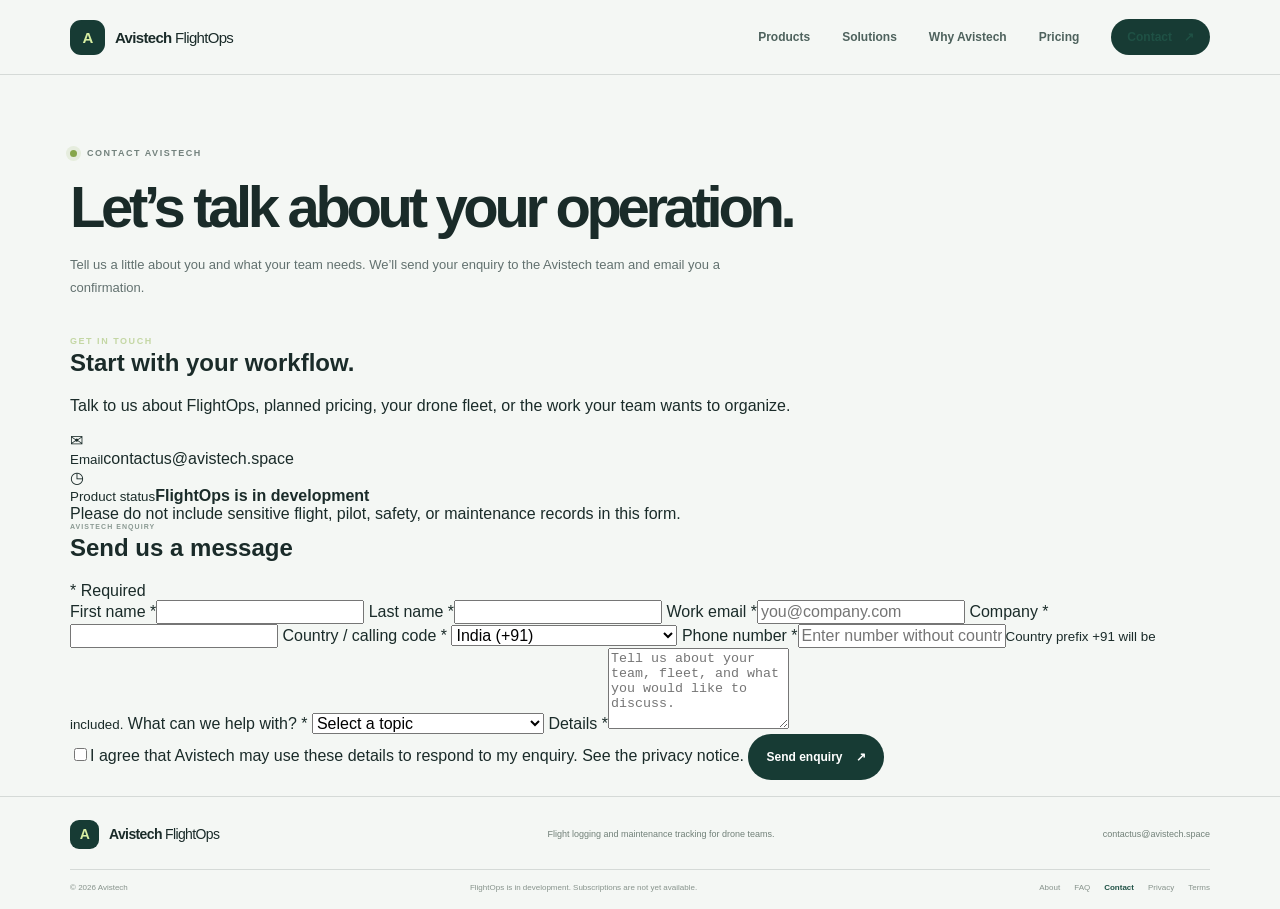
==== contact.html @ 7044e055 "Create contact.html" ====
<!doctype html>
<html lang="en">
  <head>
    <meta charset="utf-8">
    <meta name="viewport" content="width=device-width, initial-scale=1">
    <meta name="description" content="Contact Avistech about FlightOps, planned pricing, commercial drone operations, and flight school workflows.">
    <title>Contact Avistech — FlightOps</title>
    <link rel="stylesheet" href="styles.css">
    <script src="script.js" defer></script>
  </head>
  <body>
    <a class="skip-link" href="#main">Skip to content</a>
    <header class="site-header"><nav class="nav shell" aria-label="Main navigation">
      <a class="brand" href="index.html"><span class="brand-mark" aria-hidden="true">A</span><span>Avistech <b>FlightOps</b></span></a>
      <button class="menu-toggle" type="button" aria-expanded="false" aria-controls="nav-links"><span class="sr-only">Open navigation</span><svg class="menu-open-icon" viewBox="0 0 24 24" fill="none" aria-hidden="true"><path d="M4 7h16M4 12h16M4 17h16" stroke="currentColor" stroke-width="1.8" stroke-linecap="round"/></svg><svg class="menu-close-icon" viewBox="0 0 24 24" fill="none" aria-hidden="true"><path d="m6 6 12 12M18 6 6 18" stroke="currentColor" stroke-width="1.8" stroke-linecap="round"/></svg></button>
      <div class="nav-links" id="nav-links"><a href="products.html">Products</a><a href="solutions.html">Solutions</a><a href="why-avistech.html">Why Avistech</a><a href="pricing.html">Pricing</a><a class="nav-cta" href="contact.html" aria-current="page">Contact <span aria-hidden="true">↗</span></a></div>
    </nav></header>
    <main id="main">
      <section class="page-hero shell"><p class="eyebrow"><span class="status-dot" aria-hidden="true"></span> Contact Avistech</p><h1>Let’s talk about your operation.</h1><p>Tell us a little about you and what your team needs. We’ll send your enquiry to the Avistech team and email you a confirmation.</p></section>
      <section class="contact-layout shell">
        <aside class="contact-aside">
          <p class="eyebrow eyebrow-light">Get in touch</p><h2>Start with your workflow.</h2>
          <p>Talk to us about FlightOps, planned pricing, your drone fleet, or the work your team wants to organize.</p>
          <div class="contact-detail"><span aria-hidden="true">✉</span><div><small>Email</small><a href="mailto:contactus@avistech.space">contactus@avistech.space</a></div></div>
          <div class="contact-detail"><span aria-hidden="true">◷</span><div><small>Product status</small><b>FlightOps is in development</b></div></div>
          <div class="contact-aside-note">Please do not include sensitive flight, pilot, safety, or maintenance records in this form.</div>
        </aside>
        <form class="contact-form" id="contact-form">
          <div class="contact-form-heading"><div><p class="micro-label">AVISTECH ENQUIRY</p><h2>Send us a message</h2></div><span class="required-note">* Required</span></div>
          <div class="contact-fields">
            <label>First name <span>*</span><input name="firstName" type="text" autocomplete="given-name" maxlength="80" required></label>
            <label>Last name <span>*</span><input name="lastName" type="text" autocomplete="family-name" maxlength="80" required></label>
            <label>Work email <span>*</span><input name="email" type="email" autocomplete="email" maxlength="254" placeholder="you@company.com" required></label>
            <label>Company <span>*</span><input name="company" type="text" autocomplete="organization" maxlength="120" required></label>
            <label>Country / calling code <span>*</span>
              <select name="country" id="country-code" autocomplete="country" required>
                <option value="US|+1" data-iso="US">United States (+1)</option>
                <option value="CA|+1" data-iso="CA">Canada (+1)</option>
                <option value="IN|+91" data-iso="IN" selected>India (+91)</option>
                <option value="GB|+44" data-iso="GB">United Kingdom (+44)</option>
                <option value="AU|+61" data-iso="AU">Australia (+61)</option>
                <option value="NZ|+64" data-iso="NZ">New Zealand (+64)</option>
                <option value="SG|+65" data-iso="SG">Singapore (+65)</option>
                <option value="AE|+971" data-iso="AE">United Arab Emirates (+971)</option>
                <option value="SA|+966" data-iso="SA">Saudi Arabia (+966)</option>
                <option value="ZA|+27" data-iso="ZA">South Africa (+27)</option>
                <option value="NG|+234" data-iso="NG">Nigeria (+234)</option>
                <option value="KE|+254" data-iso="KE">Kenya (+254)</option>
                <option value="EG|+20" data-iso="EG">Egypt (+20)</option>
                <option value="BR|+55" data-iso="BR">Brazil (+55)</option>
                <option value="MX|+52" data-iso="MX">Mexico (+52)</option>
                <option value="AR|+54" data-iso="AR">Argentina (+54)</option>
                <option value="CL|+56" data-iso="CL">Chile (+56)</option>
                <option value="CO|+57" data-iso="CO">Colombia (+57)</option>
                <option value="JP|+81" data-iso="JP">Japan (+81)</option>
                <option value="KR|+82" data-iso="KR">South Korea (+82)</option>
                <option value="CN|+86" data-iso="CN">China (+86)</option>
                <option value="HK|+852" data-iso="HK">Hong Kong (+852)</option>
                <option value="TW|+886" data-iso="TW">Taiwan (+886)</option>
                <option value="MY|+60" data-iso="MY">Malaysia (+60)</option>
                <option value="ID|+62" data-iso="ID">Indonesia (+62)</option>
                <option value="TH|+66" data-iso="TH">Thailand (+66)</option>
                <option value="PH|+63" data-iso="PH">Philippines (+63)</option>
                <option value="VN|+84" data-iso="VN">Vietnam (+84)</option>
                <option value="PK|+92" data-iso="PK">Pakistan (+92)</option>
                <option value="BD|+880" data-iso="BD">Bangladesh (+880)</option>
                <option value="LK|+94" data-iso="LK">Sri Lanka (+94)</option>
                <option value="NP|+977" data-iso="NP">Nepal (+977)</option>
                <option value="DE|+49" data-iso="DE">Germany (+49)</option>
                <option value="FR|+33" data-iso="FR">France (+33)</option>
                <option value="IT|+39" data-iso="IT">Italy (+39)</option>
                <option value="ES|+34" data-iso="ES">Spain (+34)</option>
                <option value="NL|+31" data-iso="NL">Netherlands (+31)</option>
                <option value="BE|+32" data-iso="BE">Belgium (+32)</option>
                <option value="CH|+41" data-iso="CH">Switzerland (+41)</option>
                <option value="AT|+43" data-iso="AT">Austria (+43)</option>
                <option value="SE|+46" data-iso="SE">Sweden (+46)</option>
                <option value="NO|+47" data-iso="NO">Norway (+47)</option>
                <option value="DK|+45" data-iso="DK">Denmark (+45)</option>
                <option value="FI|+358" data-iso="FI">Finland (+358)</option>
                <option value="IE|+353" data-iso="IE">Ireland (+353)</option>
                <option value="PT|+351" data-iso="PT">Portugal (+351)</option>
                <option value="PL|+48" data-iso="PL">Poland (+48)</option>
                <option value="TR|+90" data-iso="TR">Türkiye (+90)</option>
                <option value="IL|+972" data-iso="IL">Israel (+972)</option>
                <option value="OTHER|">Other / not listed</option>
              </select>
            </label>
            <label>Phone number <span>*</span><input name="phone" id="contact-phone" type="tel" autocomplete="tel-national" inputmode="tel" minlength="5" maxlength="24" placeholder="Enter number without country code" required><small class="field-hint" id="phone-prefix">Country prefix +91 will be included.</small></label>
            <label class="contact-topic">What can we help with? <span>*</span>
              <select name="topic" id="contact-topic" required>
                <option value="">Select a topic</option>
                <option>Product information</option>
                <option>Commercial drone operations</option>
                <option>Flight school workflows</option>
                <option>Fleet maintenance</option>
                <option>Starter plan enquiry</option>
                <option>Growth plan enquiry</option>
                <option>Enterprise plan enquiry</option>
                <option>Partnership</option>
                <option>Other</option>
              </select>
            </label>
            <label class="contact-message">Details <span>*</span><textarea name="details" rows="5" maxlength="3000" placeholder="Tell us about your team, fleet, and what you would like to discuss." required></textarea></label>
          </div>
          <label class="contact-consent"><input name="consent" type="checkbox" required><span>I agree that Avistech may use these details to respond to my enquiry. See the <a href="privacy.html">privacy notice</a>.</span></label>
          <label class="honeypot" aria-hidden="true">Leave this field empty<input name="website" tabindex="-1" autocomplete="off"></label>
          <button class="button button-dark contact-submit" type="submit">Send enquiry <span aria-hidden="true">↗</span></button>
          <p class="contact-status" id="contact-status" aria-live="polite"></p>
        </form>
      </section>
    </main>
    <footer class="site-footer"><div class="shell footer-main"><a class="brand brand-footer" href="index.html"><span class="brand-mark" aria-hidden="true">A</span><span>Avistech <b>FlightOps</b></span></a><p>Flight logging and maintenance tracking for drone teams.</p><a href="mailto:contactus@avistech.space">contactus@avistech.space</a></div><div class="shell footer-legal"><span>© <span data-current-year></span> Avistech</span><span>FlightOps is in development. Subscriptions are not yet available.</span><span><a href="about.html">About</a><a href="faq.html">FAQ</a><a href="contact.html" aria-current="page">Contact</a><a href="privacy.html">Privacy</a><a href="terms.html">Terms</a></span></div></footer>
  </body>
</html>
---- styles.css ----
:root {
  color-scheme: light;
  --ink: #1a2b29;
  --muted: #62716f;
  --paper: #f4f7f4;
  --white: #fff;
  --green: #1f5145;
  --green-dark: #173b34;
  --lime: #d7eea2;
  --line: rgba(26, 43, 41, .14);
  --body-font: "Avenir Next", Avenir, "Segoe UI", sans-serif;
  --display-font: "Avenir Next", Avenir, "Segoe UI", sans-serif;
}

* { box-sizing: border-box; }
html { scroll-behavior: smooth; }
body { margin: 0; color: var(--ink); background: var(--paper); font-family: var(--body-font); -webkit-font-smoothing: antialiased; }
a { color: inherit; text-decoration: none; }
button, input, select { font: inherit; }
button, a { -webkit-tap-highlight-color: transparent; }
.shell { width: min(1140px, calc(100% - 48px)); margin-inline: auto; }
.sr-only, .skip-link:not(:focus) { position: absolute; width: 1px; height: 1px; padding: 0; margin: -1px; overflow: hidden; clip: rect(0, 0, 0, 0); white-space: nowrap; border: 0; }
.skip-link:focus { position: fixed; z-index: 100; top: 12px; left: 12px; padding: 12px 16px; background: var(--white); border-radius: 8px; }

.site-header { position: sticky; z-index: 20; top: 0; border-bottom: 1px solid var(--line); background: rgba(244, 247, 244, .95); backdrop-filter: blur(16px); }
.nav { min-height: 74px; display: flex; align-items: center; justify-content: space-between; }
.brand { display: inline-flex; align-items: center; gap: 10px; font-size: 15px; font-weight: 800; letter-spacing: -.045em; }
.brand b { font-weight: 500; }
.brand-mark { width: 35px; height: 35px; display: grid; flex: 0 0 auto; place-items: center; color: var(--lime); background: var(--green-dark); border-radius: 11px; }
.brand-mark svg { width: 22px; height: 22px; }
.nav-links { display: flex; align-items: center; gap: 32px; color: #4e625d; font-size: 12px; font-weight: 650; }
.nav-links > a:not(.nav-cta):hover, .footer-main > a:last-child:hover, .footer-legal a:hover { color: #46713b; }
.nav-links > a[aria-current="page"] { color: var(--green); }
.nav-cta { display: inline-flex; align-items: center; gap: 12px; padding: 11px 16px; color: var(--white); background: var(--green-dark); border-radius: 99px; transition: transform .18s, background .18s; }
.nav-cta:hover, .button-dark:hover { transform: translateY(-2px); background: #2a6554; }
.menu-toggle { display: none; width: 42px; height: 42px; place-items: center; color: var(--ink); background: transparent; border: 1px solid var(--line); border-radius: 50%; }
.menu-toggle svg { width: 20px; height: 20px; }
.menu-close-icon { display: none; }

.hero { min-height: 637px; display: grid; grid-template-columns: .95fr 1.05fr; align-items: center; gap: 54px; padding-block: 72px 81px; }
.hero-copy { position: relative; z-index: 1; }
.eyebrow { margin: 0; color: #73827d; font-size: 9px; font-weight: 750; letter-spacing: .17em; line-height: 1.5; text-transform: uppercase; }
.hero .eyebrow, .page-hero .eyebrow { display: flex; align-items: center; gap: 10px; }
.status-dot { width: 7px; height: 7px; flex: 0 0 auto; border-radius: 50%; background: #86a64a; box-shadow: 0 0 0 4px rgba(134, 166, 74, .13); }
h1, h2, h3, p { margin-top: 0; }
h1, h2, h3 { font-family: var(--display-font); }
h1 { max-width: 600px; margin: 23px 0 19px; font-size: clamp(47px, 5.4vw, 70px); font-weight: 650; letter-spacing: -.075em; line-height: 1.035; }
h1 span { color: #698b67; }
.hero-description { max-width: 490px; margin-bottom: 12px; font-size: 16px; line-height: 1.72; }
.hero-detail { max-width: 490px; margin-bottom: 0; color: var(--muted); font-size: 13px; line-height: 1.75; }
.hero-actions { display: flex; flex-wrap: wrap; align-items: center; gap: 24px; margin-top: 27px; }
.button { min-height: 46px; display: inline-flex; align-items: center; justify-content: center; gap: 14px; padding: 0 18px; border: 0; border-radius: 99px; font-size: 12px; font-weight: 700; cursor: pointer; transition: transform .18s, background .18s; }
.button-dark { color: var(--white); background: var(--green-dark); }
.button-light { margin-top: 9px; color: var(--green-dark); background: var(--lime); }
.button-light:hover { transform: translateY(-2px); background: #e5f8bd; }
.button-outline { color: var(--green-dark); background: transparent; border: 1px solid var(--line); }
.button-outline:hover { background: #eef3ea; }
.text-link { display: inline-flex; align-items: center; gap: 8px; font-size: 12px; font-weight: 700; }
.text-link span { color: #638743; transition: transform .18s; }
.text-link:hover span { transform: translateX(3px); }
.hero-note { max-width: 390px; margin: 20px 0 0; color: #84918b; font-size: 10px; line-height: 1.65; }

.dashboard-preview { position: relative; min-height: 405px; display: grid; place-items: center; }
.dashboard-preview::before { position: absolute; width: 340px; height: 340px; content: ""; border-radius: 50%; background: radial-gradient(circle, rgba(215, 238, 162, .68), rgba(215, 238, 162, 0) 70%); }
.dashboard-card { position: relative; z-index: 1; width: min(100%, 474px); padding: 20px; border: 1px solid rgba(26, 43, 41, .12); border-radius: 17px; background: var(--white); box-shadow: 0 30px 70px -39px rgba(25, 52, 43, .38); transform: rotate(-1.5deg); }
.dashboard-top, .chart-heading { display: flex; align-items: center; justify-content: space-between; }
.dashboard-top { padding-bottom: 15px; border-bottom: 1px solid #edf0ed; }
.micro-label { display: block; margin-bottom: 4px; color: #8a9992; font-size: 7px; font-weight: 750; letter-spacing: .15em; }
.dashboard-top strong { font-size: 13px; }
.sample-badge, .sample-label { padding: 6px 8px; color: #667a60; background: #eff4e8; border-radius: 6px; font-size: 8px; font-weight: 650; }
.fleet-summary { display: grid; grid-template-columns: repeat(3, 1fr); margin-top: 14px; padding: 12px 0; border-bottom: 1px solid #edf0ed; }
.fleet-summary > div { padding-left: 12px; border-left: 1px solid #edf0ed; }
.fleet-summary > div:first-child { padding-left: 0; border: 0; }
.fleet-summary span, .fleet-summary strong { display: block; }
.fleet-summary span { color: #84918b; font-size: 8px; }
.fleet-summary strong { margin-top: 6px; font-size: 19px; letter-spacing: -.05em; }
.warning-text { color: #bd8042 !important; }
.chart-card { padding: 13px 12px 8px; margin-top: 12px; border: 1px solid #edf0ed; border-radius: 9px; }
.chart-heading strong { font-size: 9px; }
.chart-heading span { color: #8a9690; font-size: 7px; }
.chart { height: 93px; display: flex; align-items: end; gap: 7%; padding: 12px 7px 0; border-bottom: 1px solid #e9ede9; background: repeating-linear-gradient(to bottom, transparent 0, transparent 23px, #f0f3ef 24px); }
.chart span { flex: 1; height: var(--bar); max-width: 26px; border-radius: 4px 4px 0 0; background: linear-gradient(0deg, #90af78, #bdd89a); }
.chart span:nth-child(3n) { background: linear-gradient(0deg, #73966b, #a9c99a); }
.chart-labels { display: flex; justify-content: space-between; padding: 5px 2px 0; color: #97a29c; font-size: 7px; }
.maintenance-row { display: flex; align-items: center; gap: 10px; padding: 11px 0 6px; }
.maintenance-icon { width: 25px; height: 25px; display: grid; flex: 0 0 auto; place-items: center; color: #a46c32; background: #fbf0df; border-radius: 7px; font-size: 12px; font-weight: 800; }
.maintenance-row strong, .maintenance-row small { display: block; }
.maintenance-row strong { font-size: 9px; }
.maintenance-row small { margin-top: 3px; color: #87938c; font-size: 7px; }
.row-arrow { margin-left: auto; color: #86948c; font-size: 12px; }
.sample-caption { margin: 7px 0 0; color: #9aa49e; font-size: 7px; text-align: right; }
.orbit-mark { position: absolute; z-index: 2; display: grid; width: 72px; height: 72px; place-items: center; border: 1px solid rgba(26, 43, 41, .12); border-radius: 50%; color: #506d5b; background: rgba(255, 255, 255, .88); font-size: 7px; font-weight: 750; letter-spacing: .06em; }
.orbit-a { top: 38px; right: 7px; transform: rotate(10deg); }
.orbit-b { bottom: 28px; left: 1px; color: #8f7046; transform: rotate(-9deg); }

.trust-strip { background: #e9eee7; }
.trust-inner { min-height: 75px; display: flex; flex-wrap: wrap; align-items: center; justify-content: space-between; gap: 14px; }
.trust-inner span { color: #83918a; font-size: 10px; }
.trust-inner strong { font-size: 11px; font-weight: 650; }
.trust-inner i { width: 4px; height: 4px; border-radius: 50%; background: #97aa87; }
.section { padding-block: 96px; }
.section-heading { max-width: 650px; }
.section-heading h2, .workflow-section h2, .about-inner h2, .pricing-teaser h2, .early-access-layout h2, .preview-next h2 { margin: 14px 0 14px; font-size: clamp(31px, 4vw, 46px); font-weight: 650; letter-spacing: -.065em; line-height: 1.1; }
.section-heading > p:last-of-type { max-width: 590px; margin-bottom: 0; color: var(--muted); font-size: 13px; line-height: 1.8; }
.feature-grid { display: grid; grid-template-columns: repeat(3, 1fr); gap: 14px; margin-top: 36px; }
.feature-card { min-height: 257px; padding: 22px; border-radius: 13px; }
.feature-blue { background: #e4edf1; }
.feature-green { background: #e6eddd; }
.feature-gold { background: #f2eadb; }
.feature-icon { width: 38px; height: 38px; display: grid; place-items: center; margin-bottom: 19px; color: #426c63; background: rgba(255, 255, 255, .68); border-radius: 11px; }
.feature-icon svg { width: 22px; height: 22px; }
.feature-number { color: #718078; font-size: 8px; font-weight: 750; letter-spacing: .13em; }
.feature-card h3 { margin: 11px 0 8px; font-size: 16px; letter-spacing: -.035em; }
.feature-card p { margin: 0; color: #62716a; font-size: 11px; line-height: 1.75; }
.disclaimer { margin: 14px 0 0; color: #839089; font-size: 9px; line-height: 1.65; }

.workflow-section { padding-block: 81px; color: var(--white); background: var(--green-dark); }
.workflow-layout { display: grid; grid-template-columns: 1fr 1fr; align-items: center; gap: 80px; }
.eyebrow-light { color: #c4d7a4; }
.workflow-section .section-heading h2 { max-width: 490px; }
.workflow-section .section-heading > p:last-of-type { color: rgba(255, 255, 255, .65); }
.workflow-steps article { display: grid; grid-template-columns: 35px 1fr 32px; align-items: center; gap: 14px; padding-block: 18px; border-bottom: 1px solid rgba(255, 255, 255, .15); }
.workflow-steps article:first-child { border-top: 1px solid rgba(255, 255, 255, .15); }
.workflow-steps article > span { color: #c3d7a1; font-size: 9px; font-weight: 700; }
.workflow-steps h3 { margin: 0 0 5px; font-size: 13px; }
.workflow-steps p { margin: 0; color: rgba(255, 255, 255, .59); font-size: 10px; }
.workflow-steps article > b { width: 30px; height: 30px; display: grid; place-items: center; color: #d7eea2; background: rgba(255, 255, 255, .09); border-radius: 9px; font-size: 13px; }

.pricing-teaser { display: grid; grid-template-columns: 1fr .72fr; align-items: center; gap: 50px; padding-block: 75px; }
.pricing-teaser-copy > p:last-child { max-width: 470px; margin: 0; color: var(--muted); font-size: 12px; line-height: 1.8; }
.pricing-teaser h2 { max-width: 580px; }
.teaser-price { display: grid; gap: 9px; padding: 21px; border: 1px solid var(--line); border-radius: 13px; background: rgba(255, 255, 255, .64); }
.teaser-price > span { color: #6f7d75; font-size: 9px; }
.teaser-price > strong { font-size: 38px; letter-spacing: -.06em; }
.teaser-price > strong small { margin-left: 5px; color: #758179; font-size: 10px; font-weight: 500; letter-spacing: 0; }
.teaser-price .text-link { margin-top: 7px; }

.about-section { padding-block: 69px; color: var(--white); background: #23483e; }
.about-inner { display: grid; grid-template-columns: .88fr 1.12fr; align-items: center; gap: 80px; }
.about-inner h2 { max-width: 410px; }
.about-inner > div:last-child p { margin-bottom: 17px; color: rgba(255, 255, 255, .68); font-size: 12px; line-height: 1.9; }
.light-link { color: var(--white); }
.light-link span { color: var(--lime); }
.early-access-section { padding-block: 67px; color: var(--white); background: var(--green-dark); }
.early-access-layout { display: grid; grid-template-columns: .9fr 1.1fr; align-items: center; gap: 70px; }
.early-access-layout h2 { max-width: 480px; margin: 12px 0; font-size: clamp(30px, 3.5vw, 42px); letter-spacing: -.06em; line-height: 1.1; }
.early-access-layout > div > p:last-child { max-width: 430px; margin: 0; color: rgba(255, 255, 255, .65); font-size: 12px; line-height: 1.75; }
.signup-form { padding: 19px; border: 1px solid rgba(255, 255, 255, .14); border-radius: 12px; background: rgba(255, 255, 255, .06); }
.signup-form > label:first-child { display: block; margin-bottom: 7px; color: rgba(255, 255, 255, .83); font-size: 10px; font-weight: 650; }
.signup-fields { display: flex; gap: 8px; }
.signup-fields input { width: 100%; min-width: 0; min-height: 46px; padding: 0 13px; border: 1px solid rgba(255, 255, 255, .2); border-radius: 99px; color: var(--ink); background: var(--white); font-size: 11px; }
.signup-fields .button { flex: 0 0 auto; }
.consent-label { display: flex; align-items: flex-start; gap: 8px; margin-top: 12px; color: rgba(255, 255, 255, .72); font-size: 9px; line-height: 1.55; }
.consent-label input { flex: 0 0 auto; margin: 1px 0 0; accent-color: var(--lime); }
.honeypot { position: absolute; left: -10000px; width: 1px; height: 1px; overflow: hidden; }
.signup-form .form-status { min-height: 16px; margin: 9px 0 0; color: var(--lime); font-size: 10px; line-height: 1.5; }
.signup-form .privacy-hint { margin: 6px 0 0; color: rgba(255, 255, 255, .55); font-size: 8px; line-height: 1.6; }
.signup-form .privacy-hint a { color: var(--white); text-decoration: underline; text-underline-offset: 2px; }
.signup-form button:disabled { cursor: wait; opacity: .7; }

.page-hero { padding-block: 72px 36px; }
.page-hero h1 { max-width: 760px; margin-block: 16px; font-size: clamp(40px, 5vw, 58px); }
.page-hero > p:last-child { max-width: 700px; margin: 0; color: var(--muted); font-size: 13px; line-height: 1.8; }
.preview-notice, .pricing-disclaimer { padding: 14px 16px; border: 1px solid #d8e3ca; border-radius: 10px; background: #edf3e5; color: #50634e; font-size: 10px; line-height: 1.7; }
.preview-notice { display: flex; flex-direction: column; gap: 3px; margin-bottom: 19px; }
.pricing-disclaimer { margin-bottom: 23px; }
.preview-workspace { padding: 23px; margin-bottom: 75px; border: 1px solid var(--line); border-radius: 15px; background: var(--white); box-shadow: 0 20px 60px -48px rgba(25, 52, 43, .35); }
.preview-workspace-head, .panel-heading { display: flex; align-items: center; justify-content: space-between; gap: 15px; }
.preview-workspace-head { padding-bottom: 17px; border-bottom: 1px solid #edf0ed; }
.preview-workspace-head h2 { margin: 0; font-size: 20px; letter-spacing: -.05em; }
.preview-metrics { display: grid; grid-template-columns: repeat(3, 1fr); gap: 10px; padding-block: 16px; }
.preview-metrics article { display: grid; gap: 5px; padding: 14px; border: 1px solid #edf0ed; border-radius: 9px; }
.preview-metrics article span { color: #68766f; font-size: 9px; }
.preview-metrics article strong { font-size: 24px; letter-spacing: -.05em; }
.preview-metrics article small { color: #97a29b; font-size: 8px; }
.preview-columns { display: grid; grid-template-columns: 1.45fr .75fr; gap: 14px; }
.log-panel, .maintenance-panel { min-width: 0; padding: 17px; border: 1px solid #edf0ed; border-radius: 10px; }
.panel-heading { margin-bottom: 13px; }
.panel-heading h3 { margin: 0; font-size: 13px; }
.table-scroll { overflow-x: auto; }
table { width: 100%; border-collapse: collapse; text-align: left; }
th { padding: 9px 8px; color: #84918a; font-size: 8px; font-weight: 650; white-space: nowrap; }
td { padding: 11px 8px; border-top: 1px solid #edf0ed; color: #4e5e57; font-size: 9px; white-space: nowrap; }
.preview-caption { margin: 11px 0 0; color: #8b9891; font-size: 8px; }
.service-item { display: grid; gap: 8px; padding: 13px; border: 1px solid #eee9df; border-radius: 8px; background: #fcfaf5; }
.service-status { justify-self: start; padding: 4px 6px; color: #916f3b; background: #f5ebd7; border-radius: 4px; font-size: 7px; font-weight: 750; letter-spacing: .08em; }
.service-item > strong { font-size: 11px; }
.service-item p, .service-item small { margin: 0; color: #78847d; font-size: 9px; line-height: 1.6; }
.service-item small { color: #9a8b72; font-size: 8px; }
.ai-note { display: flex; gap: 9px; padding: 12px 0 0; }
.ai-spark { width: 22px; height: 22px; display: grid; flex: 0 0 auto; place-items: center; color: #5f824b; background: #eef3e6; border-radius: 7px; font-size: 11px; }
.ai-note strong { font-size: 9px; }
.ai-note p { margin: 4px 0 0; color: #7c8981; font-size: 8px; line-height: 1.65; }
.preview-next { display: flex; align-items: center; justify-content: space-between; gap: 28px; padding-block: 0 75px; }
.preview-next h2 { max-width: 570px; font-size: 27px; }
.preview-next > div:last-child { display: flex; flex-wrap: wrap; align-items: center; gap: 17px; }

.pricing-disclaimer { margin-top: 0; }
.plan-grid { display: grid; grid-template-columns: repeat(3, 1fr); align-items: stretch; gap: 14px; }
.plan-card { position: relative; display: flex; flex-direction: column; min-width: 0; padding: 22px; border: 1px solid var(--line); border-radius: 13px; background: rgba(255, 255, 255, .7); }
.plan-featured { border: 1px solid #75936b; background: #edf3e8; }
.plan-ribbon { position: absolute; top: 15px; right: 15px; padding: 5px 7px; color: #607746; background: #e0eacd; border-radius: 5px; font-size: 7px; font-weight: 750; letter-spacing: .08em; }
.plan-name { margin: 0 0 4px; font-size: 16px; font-weight: 750; }
.plan-audience { min-height: 31px; margin: 0; color: #748079; font-size: 9px; line-height: 1.6; }
.plan-price { display: flex; align-items: center; gap: 8px; margin: 20px 0 12px; }
.plan-price strong { font-size: 42px; letter-spacing: -.07em; line-height: 1; }
.plan-price span { color: #7d8982; font-size: 8px; line-height: 1.5; }
.plan-limit { margin: 0; padding-block: 11px; border-block: 1px solid var(--line); font-size: 10px; font-weight: 700; }
.plan-card ul { display: grid; gap: 11px; min-height: 117px; padding: 17px 0; margin: 0; list-style: none; }
.plan-card li { position: relative; padding-left: 17px; color: #5c6b63; font-size: 9px; line-height: 1.5; }
.plan-card li::before { position: absolute; left: 0; color: #6d8c4e; content: "✓"; font-weight: 750; }
.plan-card .button { width: 100%; margin-top: auto; }
.plan-footnotes { padding-block: 27px 72px; }
.plan-footnotes h2 { margin: 0 0 10px; font-size: 13px; }
.plan-footnotes p { max-width: 850px; margin: 7px 0; color: #78857e; font-size: 9px; line-height: 1.75; }

.legal-page { min-height: 65vh; max-width: 820px; padding-block: 70px 85px; }
.legal-page h1 { margin: 13px 0 8px; font-size: clamp(38px, 5vw, 54px); }
.legal-page h2 { margin: 29px 0 8px; font-size: 16px; letter-spacing: -.035em; }
.legal-page > p:not(.eyebrow) { color: #586861; font-size: 12px; line-height: 1.85; }
.legal-page a:not(.brand) { color: #376c54; text-decoration: underline; text-underline-offset: 3px; }
.legal-updated { color: #859189 !important; font-size: 9px !important; }
.notice-box { padding: 14px 16px; margin: 22px 0; border: 1px solid #d8e3ca; border-radius: 9px; background: #edf3e5; color: #52624e; font-size: 10px; line-height: 1.7; }
.notice-box strong { display: block; margin-bottom: 3px; }

.site-footer { padding-block: 23px 17px; border-top: 1px solid var(--line); }
.footer-main { display: flex; align-items: center; justify-content: space-between; gap: 18px; padding-bottom: 20px; }
.brand-footer { font-size: 14px; }
.brand-footer .brand-mark { width: 29px; height: 29px; border-radius: 9px; }
.brand-footer .brand-mark svg { width: 19px; height: 19px; }
.footer-main p, .footer-main > a:last-child { margin: 0; color: #718078; font-size: 9px; }
.footer-legal { display: flex; flex-wrap: wrap; align-items: center; justify-content: space-between; gap: 10px 18px; padding-top: 13px; border-top: 1px solid var(--line); color: #87938c; font-size: 8px; }
.footer-legal > span:last-child { display: flex; gap: 14px; }
.footer-legal a[aria-current="page"] { color: var(--green); font-weight: 700; }

:focus-visible { outline: 3px solid #779e4d; outline-offset: 3px; }

@media (max-width: 850px) {
  .hero { grid-template-columns: 1fr 1fr; gap: 25px; }
  .dashboard-preview { min-height: 350px; }
  .dashboard-card { transform: rotate(-1deg) scale(.94); }
  .workflow-layout, .about-inner { gap: 42px; }
  .pricing-teaser { gap: 28px; }
}

@media (max-width: 640px) {
  .shell { width: min(100% - 36px, 520px); }
  .nav { min-height: 65px; }
  .menu-toggle { display: grid; }
  .nav-links { position: absolute; top: 64px; right: 18px; left: 18px; display: none; align-items: stretch; gap: 0; padding: 9px; border: 1px solid var(--line); border-radius: 13px; background: var(--paper); box-shadow: 0 18px 35px -22px rgba(25, 52, 43, .42); }
  .nav-links.is-open { display: flex; flex-direction: column; }
  .nav-links > a:not(.nav-cta) { padding: 13px 10px; }
  .nav-cta { justify-content: center; margin-top: 5px; }
  .menu-toggle[aria-expanded="true"] .menu-open-icon { display: none; }
  .menu-toggle[aria-expanded="true"] .menu-close-icon { display: block; }
  .hero { grid-template-columns: 1fr; gap: 20px; padding-block: 52px 45px; }
  h1 { max-width: 530px; font-size: clamp(46px, 11vw, 62px); }
  .hero-description { font-size: 14px; }
  .hero-detail { font-size: 12px; }
  .dashboard-preview { min-height: 330px; margin-inline: -3px; }
  .dashboard-card { transform: rotate(-1deg); }
  .orbit-a { top: 13px; right: 0; }
  .orbit-b { bottom: 12px; left: -2px; }
  .trust-inner { justify-content: flex-start; gap: 13px; padding-block: 17px; }
  .trust-inner > span { width: 100%; }
  .trust-inner strong { font-size: 9px; }
  .section { padding-block: 69px; }
  .section-heading h2, .workflow-section h2, .about-inner h2 { font-size: 35px; }
  .feature-grid { grid-template-columns: 1fr; gap: 10px; margin-top: 27px; }
  .feature-card { min-height: 0; }
  .workflow-section { padding-block: 64px; }
  .workflow-layout, .about-inner { grid-template-columns: 1fr; gap: 27px; }
  .pricing-teaser { grid-template-columns: 1fr; gap: 22px; padding-block: 62px; }
  .about-section { padding-block: 60px; }
  .early-access-layout { grid-template-columns: 1fr; gap: 23px; }
  .signup-form { padding: 15px; }
  .page-hero { padding-block: 51px 26px; }
  .page-hero h1 { font-size: 43px; }
  .preview-workspace { padding: 14px; margin-bottom: 55px; }
  .preview-metrics { gap: 6px; }
  .preview-metrics article { padding: 10px 8px; }
  .preview-metrics article span { font-size: 8px; }
  .preview-metrics article strong { font-size: 20px; }
  .preview-columns { grid-template-columns: 1fr; }
  .log-panel, .maintenance-panel { padding: 12px; }
  .preview-next { align-items: flex-start; flex-direction: column; padding-bottom: 57px; }
  .preview-next h2 { font-size: 26px; }
  .plan-grid { grid-template-columns: 1fr; gap: 11px; }
  .plan-card ul { min-height: 0; }
  .plan-audience { min-height: 0; }
  .plan-footnotes { padding-bottom: 55px; }
  .footer-main { align-items: flex-start; flex-direction: column; gap: 11px; }
  .footer-legal { align-items: flex-start; flex-direction: column; }
}

@media (max-width: 420px) {
  .signup-fields { align-items: stretch; flex-direction: column; }
  .signup-fields .button { width: 100%; }
  .trust-inner i { display: none; }
}

@media (prefers-reduced-motion: reduce) {
  html { scroll-behavior: auto; }
  *, *::before, *::after { scroll-behavior: auto !important; transition-duration: .01ms !important; }
}
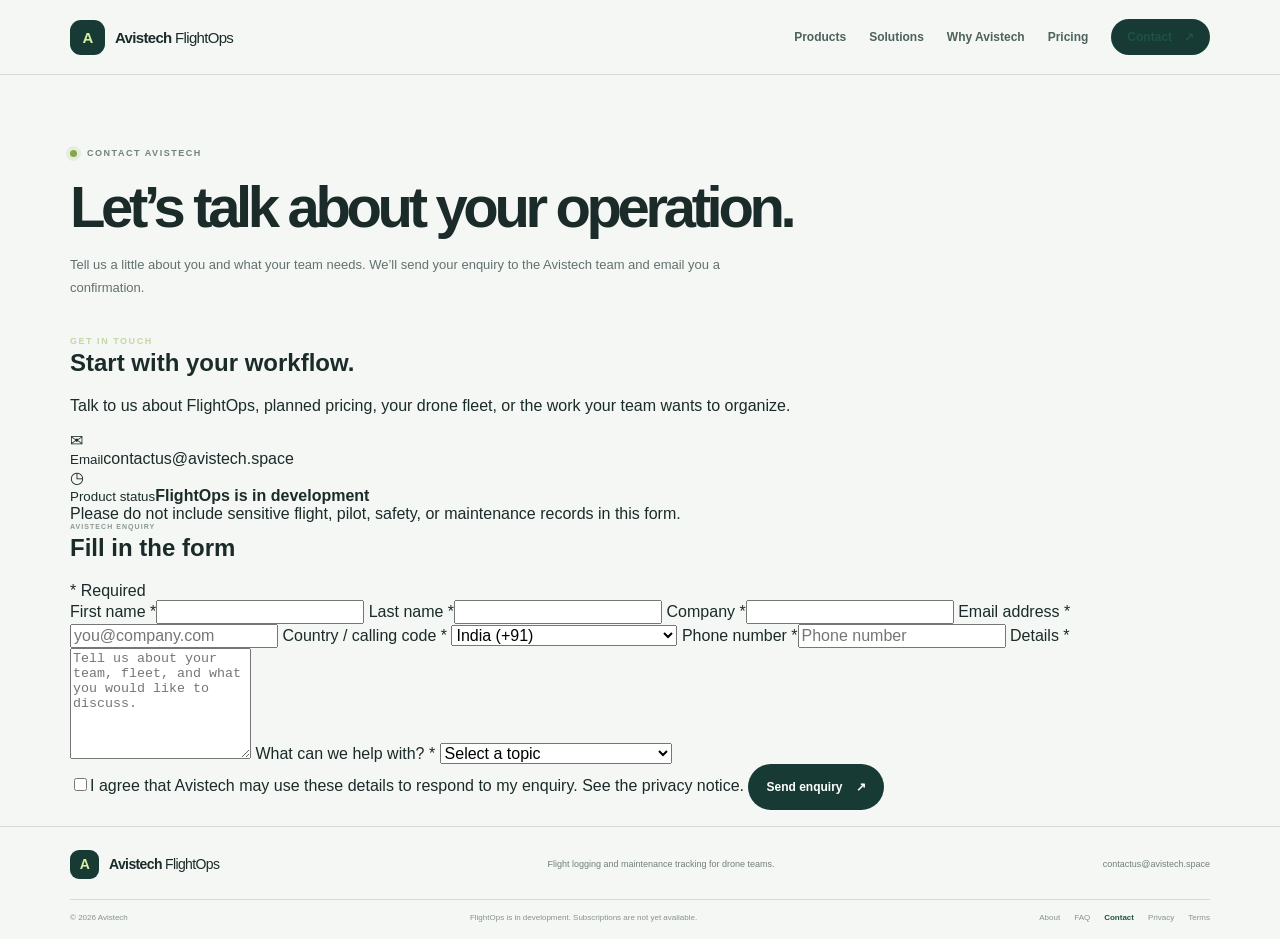
==== commit b65323d4: "Update contact form headings and labels" ====
--- a/contact.html
+++ b/contact.html
@@ -26,12 +26,12 @@
           <div class="contact-aside-note">Please do not include sensitive flight, pilot, safety, or maintenance records in this form.</div>
         </aside>
         <form class="contact-form" id="contact-form">
-          <div class="contact-form-heading"><div><p class="micro-label">AVISTECH ENQUIRY</p><h2>Send us a message</h2></div><span class="required-note">* Required</span></div>
+          <div class="contact-form-heading"><div><p class="micro-label">AVISTECH ENQUIRY</p><h2>Fill in the form</h2></div><span class="required-note">* Required</span></div>
           <div class="contact-fields">
             <label>First name <span>*</span><input name="firstName" type="text" autocomplete="given-name" maxlength="80" required></label>
             <label>Last name <span>*</span><input name="lastName" type="text" autocomplete="family-name" maxlength="80" required></label>
-            <label>Work email <span>*</span><input name="email" type="email" autocomplete="email" maxlength="254" placeholder="you@company.com" required></label>
-            <label>Company <span>*</span><input name="company" type="text" autocomplete="organization" maxlength="120" required></label>
+            <label class="contact-company">Company <span>*</span><input name="company" type="text" autocomplete="organization" maxlength="120" required></label>
+            <label class="contact-email">Email address <span>*</span><input name="email" type="email" autocomplete="email" maxlength="254" placeholder="you@company.com" required></label>
             <label>Country / calling code <span>*</span>
               <select name="country" id="country-code" autocomplete="country" required>
                 <option value="US|+1" data-iso="US">United States (+1)</option>
@@ -86,7 +86,8 @@
                 <option value="OTHER|">Other / not listed</option>
               </select>
             </label>
-            <label>Phone number <span>*</span><input name="phone" id="contact-phone" type="tel" autocomplete="tel-national" inputmode="tel" minlength="5" maxlength="24" placeholder="Enter number without country code" required><small class="field-hint" id="phone-prefix">Country prefix +91 will be included.</small></label>
+            <label>Phone number <span>*</span><input name="phone" id="contact-phone" type="tel" autocomplete="tel-national" inputmode="tel" minlength="5" maxlength="24" placeholder="Phone number" required></label>
+            <label class="contact-message">Details <span>*</span><textarea name="details" rows="7" maxlength="3000" placeholder="Tell us about your team, fleet, and what you would like to discuss." required></textarea></label>
             <label class="contact-topic">What can we help with? <span>*</span>
               <select name="topic" id="contact-topic" required>
                 <option value="">Select a topic</option>
@@ -101,7 +102,6 @@
                 <option>Other</option>
               </select>
             </label>
-            <label class="contact-message">Details <span>*</span><textarea name="details" rows="5" maxlength="3000" placeholder="Tell us about your team, fleet, and what you would like to discuss." required></textarea></label>
           </div>
           <label class="contact-consent"><input name="consent" type="checkbox" required><span>I agree that Avistech may use these details to respond to my enquiry. See the <a href="privacy.html">privacy notice</a>.</span></label>
           <label class="honeypot" aria-hidden="true">Leave this field empty<input name="website" tabindex="-1" autocomplete="off"></label>
--- a/styles.css
+++ b/styles.css
@@ -100,7 +100,7 @@
 .trust-inner i { width: 4px; height: 4px; border-radius: 50%; background: #97aa87; }
 .section { padding-block: 96px; }
 .section-heading { max-width: 650px; }
-.section-heading h2, .workflow-section h2, .about-inner h2, .pricing-teaser h2, .early-access-layout h2, .preview-next h2 { margin: 14px 0 14px; font-size: clamp(31px, 4vw, 46px); font-weight: 650; letter-spacing: -.065em; line-height: 1.1; }
+.section-heading h2, .workflow-section h2, .about-inner h2, .pricing-teaser h2, .contact-callout-layout h2, .preview-next h2 { margin: 14px 0 14px; font-size: clamp(31px, 4vw, 46px); font-weight: 650; letter-spacing: -.065em; line-height: 1.1; }
 .section-heading > p:last-of-type { max-width: 590px; margin-bottom: 0; color: var(--muted); font-size: 13px; line-height: 1.8; }
 .feature-grid { display: grid; grid-template-columns: repeat(3, 1fr); gap: 14px; margin-top: 36px; }
 .feature-card { min-height: 257px; padding: 22px; border-radius: 13px; }
@@ -141,22 +141,13 @@
 .about-inner > div:last-child p { margin-bottom: 17px; color: rgba(255, 255, 255, .68); font-size: 12px; line-height: 1.9; }
 .light-link { color: var(--white); }
 .light-link span { color: var(--lime); }
-.early-access-section { padding-block: 67px; color: var(--white); background: var(--green-dark); }
-.early-access-layout { display: grid; grid-template-columns: .9fr 1.1fr; align-items: center; gap: 70px; }
-.early-access-layout h2 { max-width: 480px; margin: 12px 0; font-size: clamp(30px, 3.5vw, 42px); letter-spacing: -.06em; line-height: 1.1; }
-.early-access-layout > div > p:last-child { max-width: 430px; margin: 0; color: rgba(255, 255, 255, .65); font-size: 12px; line-height: 1.75; }
-.signup-form { padding: 19px; border: 1px solid rgba(255, 255, 255, .14); border-radius: 12px; background: rgba(255, 255, 255, .06); }
-.signup-form > label:first-child { display: block; margin-bottom: 7px; color: rgba(255, 255, 255, .83); font-size: 10px; font-weight: 650; }
-.signup-fields { display: flex; gap: 8px; }
-.signup-fields input { width: 100%; min-width: 0; min-height: 46px; padding: 0 13px; border: 1px solid rgba(255, 255, 255, .2); border-radius: 99px; color: var(--ink); background: var(--white); font-size: 11px; }
-.signup-fields .button { flex: 0 0 auto; }
 .consent-label { display: flex; align-items: flex-start; gap: 8px; margin-top: 12px; color: rgba(255, 255, 255, .72); font-size: 9px; line-height: 1.55; }
 .consent-label input { flex: 0 0 auto; margin: 1px 0 0; accent-color: var(--lime); }
 .honeypot { position: absolute; left: -10000px; width: 1px; height: 1px; overflow: hidden; }
-.signup-form .form-status { min-height: 16px; margin: 9px 0 0; color: var(--lime); font-size: 10px; line-height: 1.5; }
-.signup-form .privacy-hint { margin: 6px 0 0; color: rgba(255, 255, 255, .55); font-size: 8px; line-height: 1.6; }
-.signup-form .privacy-hint a { color: var(--white); text-decoration: underline; text-underline-offset: 2px; }
-.signup-form button:disabled { cursor: wait; opacity: .7; }
+.contact-callout { padding-block: 67px; color: var(--white); background: var(--green-dark); }
+.contact-callout-layout { display: grid; grid-template-columns: .9fr 1.1fr; align-items: center; gap: 70px; }
+.contact-callout-layout h2 { max-width: 480px; margin: 12px 0; font-size: clamp(30px, 3.5vw, 42px); letter-spacing: -.06em; line-height: 1.1; }
+.contact-callout-layout > div > p:last-child { max-width: 430px; margin: 0; color: rgba(255, 255, 255, .65); font-size: 12px; line-height: 1.75; }
 
 .page-hero { padding-block: 72px 36px; }
 .page-hero h1 { max-width: 760px; margin-block: 16px; font-size: clamp(40px, 5vw, 58px); }
@@ -235,71 +226,80 @@
 
 :focus-visible { outline: 3px solid #779e4d; outline-offset: 3px; }
 
-@media (max-width: 850px) {
-  .hero { grid-template-columns: 1fr 1fr; gap: 25px; }
-  .dashboard-preview { min-height: 350px; }
-  .dashboard-card { transform: rotate(-1deg) scale(.94); }
-  .workflow-layout, .about-inner { gap: 42px; }
-  .pricing-teaser { gap: 28px; }
-}
-
-@media (max-width: 640px) {
-  .shell { width: min(100% - 36px, 520px); }
-  .nav { min-height: 65px; }
-  .menu-toggle { display: grid; }
-  .nav-links { position: absolute; top: 64px; right: 18px; left: 18px; display: none; align-items: stretch; gap: 0; padding: 9px; border: 1px solid var(--line); border-radius: 13px; background: var(--paper); box-shadow: 0 18px 35px -22px rgba(25, 52, 43, .42); }
-  .nav-links.is-open { display: flex; flex-direction: column; }
-  .nav-links > a:not(.nav-cta) { padding: 13px 10px; }
-  .nav-cta { justify-content: center; margin-top: 5px; }
-  .menu-toggle[aria-expanded="true"] .menu-open-icon { display: none; }
-  .menu-toggle[aria-expanded="true"] .menu-close-icon { display: block; }
-  .hero { grid-template-columns: 1fr; gap: 20px; padding-block: 52px 45px; }
-  h1 { max-width: 530px; font-size: clamp(46px, 11vw, 62px); }
-  .hero-description { font-size: 14px; }
-  .hero-detail { font-size: 12px; }
-  .dashboard-preview { min-height: 330px; margin-inline: -3px; }
-  .dashboard-card { transform: rotate(-1deg); }
-  .orbit-a { top: 13px; right: 0; }
-  .orbit-b { bottom: 12px; left: -2px; }
-  .trust-inner { justify-content: flex-start; gap: 13px; padding-block: 17px; }
-  .trust-inner > span { width: 100%; }
-  .trust-inner strong { font-size: 9px; }
-  .section { padding-block: 69px; }
-  .section-heading h2, .workflow-section h2, .about-inner h2 { font-size: 35px; }
-  .feature-grid { grid-template-columns: 1fr; gap: 10px; margin-top: 27px; }
-  .feature-card { min-height: 0; }
-  .workflow-section { padding-block: 64px; }
-  .workflow-layout, .about-inner { grid-template-columns: 1fr; gap: 27px; }
-  .pricing-teaser { grid-template-columns: 1fr; gap: 22px; padding-block: 62px; }
-  .about-section { padding-block: 60px; }
-  .early-access-layout { grid-template-columns: 1fr; gap: 23px; }
-  .signup-form { padding: 15px; }
-  .page-hero { padding-block: 51px 26px; }
-  .page-hero h1 { font-size: 43px; }
-  .preview-workspace { padding: 14px; margin-bottom: 55px; }
-  .preview-metrics { gap: 6px; }
-  .preview-metrics article { padding: 10px 8px; }
-  .preview-metrics article span { font-size: 8px; }
-  .preview-metrics article strong { font-size: 20px; }
-  .preview-columns { grid-template-columns: 1fr; }
-  .log-panel, .maintenance-panel { padding: 12px; }
-  .preview-next { align-items: flex-start; flex-direction: column; padding-bottom: 57px; }
-  .preview-next h2 { font-size: 26px; }
-  .plan-grid { grid-template-columns: 1fr; gap: 11px; }
-  .plan-card ul { min-height: 0; }
-  .plan-audience { min-height: 0; }
-  .plan-footnotes { padding-bottom: 55px; }
-  .footer-main { align-items: flex-start; flex-direction: column; gap: 11px; }
-  .footer-legal { align-items: flex-start; flex-direction: column; }
-}
-
-@media (max-width: 420px) {
-  .signup-fields { align-items: stretch; flex-direction: column; }
-  .signup-fields .button { width: 100%; }
-  .trust-inner i { display: none; }
-}
-
-@media (prefers-reduced-motion: reduce) {
-  html { scroll-behavior: auto; }
-  *, *::before, *::after { scroll-behavior: auto !important; transition-duration: .01ms !important; }
-}
+@keyframes page-enter {
+  from { opacity: 0; transform: translateY(9px); }
+  to { opacity: 1; transform: translateY(0); }
+}
+@keyframes orbital-drift {
+  0%, 100% { transform: rotateX(62deg) rotateZ(-17deg) translateY(0); }
+  50% { transform: rotateX(62deg) rotateZ(1deg) translateY(-7px); }
+}
+@keyframes float-soft {
+  0%, 100% { transform: translateY(0) rotate(-3deg); }
+  50% { transform: translateY(-8px) rotate(1deg); }
+}
+@keyframes scene-bars {
+  from { transform: scaleY(.72); }
+  to { transform: scaleY(1); }
+}
+body { animation: page-enter .42s ease-out both; }
+body.page-leaving { opacity: 0; transform: translateY(-5px); transition: opacity .14s ease, transform .14s ease; }
+.motion-ready .reveal-item { opacity: 0; transform: translateY(20px); transition: opacity .65s ease, transform .65s cubic-bezier(.2,.7,.25,1); }
+.motion-ready .reveal-item.is-visible { opacity: 1; transform: translateY(0); }
+.nav-links { gap: 23px; }
+.sample-badge { color: #617451; }
+.showcase-scene { --tilt-x: 0deg; --tilt-y: 0deg; position: relative; min-height: 420px; display: grid; place-items: center; overflow: hidden; border: 1px solid rgba(38, 63, 55, .1); border-radius: 20px; background: radial-gradient(circle at 54% 40%, #f6f3dc, #e6efe1 57%, #dce7df); perspective: 1000px; transition: background .65s ease; }
+.showcase-scene[data-slide="1"] { background: radial-gradient(circle at 50% 45%, #fbefdc, #eff0dc 58%, #dce8df); }
+.showcase-scene[data-slide="2"] { background: radial-gradient(circle at 45% 42%, #e8ecf6, #e5f0e8 58%, #dce7df); }
+.scene-orbit { position: absolute; width: 350px; height: 220px; border: 1px solid rgba(50, 87, 66, .16); border-radius: 50%; transform: rotateX(62deg) rotateZ(-17deg); }
+.scene-orbit-one { animation: orbital-drift 9s ease-in-out infinite; }
+.scene-orbit-two { width: 280px; height: 350px; transform: rotateX(62deg) rotateZ(54deg); opacity: .7; }
+.scene-window { position: relative; z-index: 1; width: min(82%, 390px); overflow: hidden; border: 1px solid rgba(28, 55, 44, .13); border-radius: 13px; background: rgba(255, 255, 255, .94); box-shadow: 0 35px 65px -37px rgba(25, 52, 43, .48); transform: rotateX(var(--tilt-x)) rotateY(var(--tilt-y)) rotateZ(-3deg); transform-style: preserve-3d; transition: transform .24s ease, box-shadow .3s ease; }
+.showcase-scene:hover .scene-window { box-shadow: 0 40px 80px -34px rgba(25, 52, 43, .46); }
+.scene-window-bar { height: 38px; display: flex; align-items: center; gap: 5px; padding-inline: 12px; border-bottom: 1px solid #edf0ed; color: #78877e; font-size: 8px; }
+.scene-window-bar > span { width: 6px; height: 6px; border-radius: 50%; background: #d4dfd1; }
+.scene-window-bar > span:first-child { background: #e8b19b; }
+.scene-window-bar > b { margin-left: 8px; font-weight: 600; }
+.scene-window-bar > i { margin-left: auto; font-style: normal; letter-spacing: 2px; }
+.scene-window-body { display: grid; grid-template-columns: 40px 1fr; min-height: 280px; }
+.scene-sidebar { display: flex; flex-direction: column; align-items: center; gap: 15px; padding-top: 14px; border-right: 1px solid #edf0ed; color: #85938b; font-size: 10px; }
+.scene-sidebar b { width: 22px; height: 22px; display: grid; place-items: center; margin-bottom: 3px; color: var(--lime); background: var(--green-dark); border-radius: 7px; }
+.scene-main { padding: 18px 18px 14px; }
+.scene-main h3 { margin: 0 0 16px; font-size: 18px; letter-spacing: -.045em; }
+.scene-stat-row { display: grid; grid-template-columns: 1fr 1fr; gap: 8px; }
+.scene-stat-row > div { display: grid; gap: 5px; padding: 10px; border: 1px solid #edf0ed; border-radius: 7px; }
+.scene-stat-row small { color: #87948c; font-size: 7px; }
+.scene-stat-row strong { font-size: 15px; }
+.scene-graphic { height: 89px; display: flex; align-items: end; gap: 8px; padding: 13px 12px 0; margin-top: 9px; border: 1px solid #edf0ed; border-bottom: 0; border-radius: 7px 7px 0 0; background: repeating-linear-gradient(to bottom, #fff 0 22px, #f1f4f1 23px); }
+.scene-graphic span { flex: 1; height: 55%; transform-origin: bottom; border-radius: 3px 3px 0 0; background: linear-gradient(#c6daa8, #7fa275); animation: scene-bars .6s ease both; }
+.scene-graphic span:nth-child(2n) { height: 83%; background: linear-gradient(#b9d5ad, #6b9975); }
+.scene-graphic span:nth-child(3n) { height: 65%; }
+.scene-task { display: flex; align-items: center; gap: 9px; padding: 9px; border: 1px solid #edf0ed; border-radius: 0 0 7px 7px; }
+.scene-task .maintenance-icon { width: 22px; height: 22px; font-size: 9px; }
+.scene-task b, .scene-task small { display: block; }
+.scene-task b { font-size: 8px; }
+.scene-task small { margin-top: 3px; color: #8c9891; font-size: 7px; }
+.scene-task > i { margin-left: auto; color: #819080; font-style: normal; }
+.scene-float { position: absolute; z-index: 2; padding: 9px 11px; border: 1px solid rgba(32, 68, 53, .1); border-radius: 8px; color: #5d7164; background: rgba(255, 255, 255, .88); box-shadow: 0 12px 28px -19px rgba(25, 52, 43, .5); font-size: 7px; font-weight: 750; letter-spacing: .1em; }
+.scene-float-top { top: 55px; right: 20px; animation: float-soft 5s ease-in-out infinite; }
+.scene-float-bottom { bottom: 53px; left: 18px; animation: float-soft 5.8s ease-in-out infinite reverse; }
+.showcase-copy h2 { margin: 14px 0; font-size: clamp(32px, 4vw, 48px); letter-spacing: -.065em; line-height: 1.08; }
+.showcase-copy > p:nth-of-type(2) { max-width: 480px; color: var(--muted); font-size: 13px; line-height: 1.8; }
+.showcase-controls { display: flex; align-items: center; gap: 8px; margin-top: 28px; }
+.slide-control, .slide-next { min-width: 38px; min-height: 36px; border: 1px solid var(--line); border-radius: 99px; color: #52645a; background: rgba(255, 255, 255, .72); font-size: 9px; font-weight: 700; cursor: pointer; transition: background .2s, transform .2s, color .2s; }
+.slide-control[aria-pressed="true"] { color: white; background: var(--green-dark); }
+.slide-control:hover, .slide-next:hover { transform: translateY(-2px); }
+.slide-next { display: inline-flex; align-items: center; justify-content: center; gap: 8px; padding-inline: 14px; margin-left: 7px; }
+.slide-next span { color: #6f944e; }
+.product-showcase { display: grid; grid-template-columns: .78fr 1.22fr; align-items: center; gap: 65px; padding-block: 25px 81px; }
+.product-modules { display: grid; grid-template-columns: repeat(4, 1fr); gap: 11px; padding-bottom: 45px; }
+.product-modules article { min-height: 160px; padding: 18px; border: 1px solid var(--line); border-radius: 11px; background: rgba(255,255,255,.55); }
+.product-modules article > span { color: #789452; font-size: 9px; font-weight: 750; }
+.product-modules h2 { margin: 16px 0 8px; font-size: 14px; letter-spacing: -.04em; }
+.product-modules p { margin: 0; color: var(--muted); font-size: 10px; line-height: 1.7; }
+.product-disclosure { display: grid; grid-template-columns: auto 1fr auto; align-items: center; gap: 20px; padding-block: 24px; margin-bottom: 65px; border-block: 1px solid var(--line); }
+.product-disclosure strong { font-size: 11px; }
+.product-disclosure p { margin: 0; color: var(--muted); font-size: 10px; line-height: 1.65; }
+.solution-grid { display: grid; grid-template-columns: 1fr 1fr; gap: 14px; padding-block: 10px 70px; }
+.solution-card { position: relative; overflow: hidden; min-height: 340px; padding: 22px; border: 1px solid var(--line); border-radius: 14px; background: rgba(255, 255, 255, .65); transition: transform .3s, box-shadow .3s; }
+.solution-card:hover { transform: translateY(-5px); box-shadow: 0 24px 44px -35px rgba(25, 52, 43, .5); }
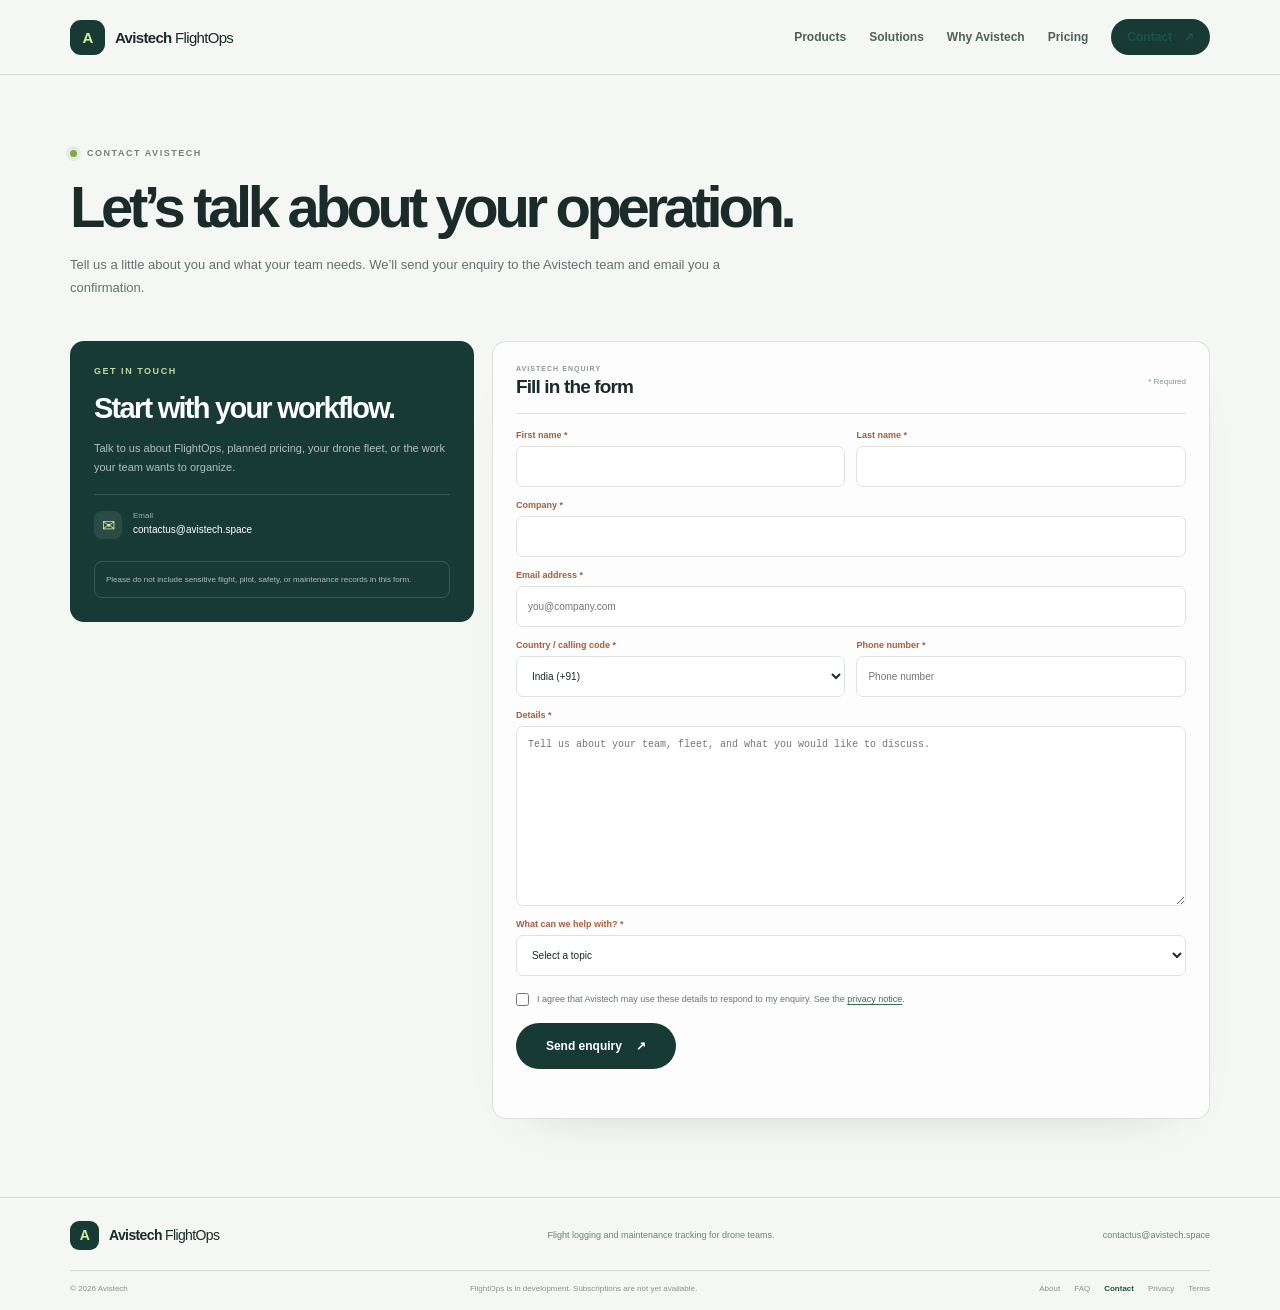
==== commit 3c0ba46e: "Refactor contact form labels for consistency" ====
--- a/contact.html
+++ b/contact.html
@@ -22,17 +22,16 @@
           <p class="eyebrow eyebrow-light">Get in touch</p><h2>Start with your workflow.</h2>
           <p>Talk to us about FlightOps, planned pricing, your drone fleet, or the work your team wants to organize.</p>
           <div class="contact-detail"><span aria-hidden="true">✉</span><div><small>Email</small><a href="mailto:contactus@avistech.space">contactus@avistech.space</a></div></div>
-          <div class="contact-detail"><span aria-hidden="true">◷</span><div><small>Product status</small><b>FlightOps is in development</b></div></div>
           <div class="contact-aside-note">Please do not include sensitive flight, pilot, safety, or maintenance records in this form.</div>
         </aside>
         <form class="contact-form" id="contact-form">
           <div class="contact-form-heading"><div><p class="micro-label">AVISTECH ENQUIRY</p><h2>Fill in the form</h2></div><span class="required-note">* Required</span></div>
           <div class="contact-fields">
-            <label>First name <span>*</span><input name="firstName" type="text" autocomplete="given-name" maxlength="80" required></label>
-            <label>Last name <span>*</span><input name="lastName" type="text" autocomplete="family-name" maxlength="80" required></label>
-            <label class="contact-company">Company <span>*</span><input name="company" type="text" autocomplete="organization" maxlength="120" required></label>
-            <label class="contact-email">Email address <span>*</span><input name="email" type="email" autocomplete="email" maxlength="254" placeholder="you@company.com" required></label>
-            <label>Country / calling code <span>*</span>
+            <label><span class="field-label">First name <span class="required-marker">*</span></span><input name="firstName" type="text" autocomplete="given-name" maxlength="80" required></label>
+            <label><span class="field-label">Last name <span class="required-marker">*</span></span><input name="lastName" type="text" autocomplete="family-name" maxlength="80" required></label>
+            <label class="contact-company"><span class="field-label">Company <span class="required-marker">*</span></span><input name="company" type="text" autocomplete="organization" maxlength="120" required></label>
+            <label class="contact-email"><span class="field-label">Email address <span class="required-marker">*</span></span><input name="email" type="email" autocomplete="email" maxlength="254" placeholder="you@company.com" required></label>
+            <label><span class="field-label">Country / calling code <span class="required-marker">*</span></span>
               <select name="country" id="country-code" autocomplete="country" required>
                 <option value="US|+1" data-iso="US">United States (+1)</option>
                 <option value="CA|+1" data-iso="CA">Canada (+1)</option>
@@ -86,9 +85,9 @@
                 <option value="OTHER|">Other / not listed</option>
               </select>
             </label>
-            <label>Phone number <span>*</span><input name="phone" id="contact-phone" type="tel" autocomplete="tel-national" inputmode="tel" minlength="5" maxlength="24" placeholder="Phone number" required></label>
-            <label class="contact-message">Details <span>*</span><textarea name="details" rows="7" maxlength="3000" placeholder="Tell us about your team, fleet, and what you would like to discuss." required></textarea></label>
-            <label class="contact-topic">What can we help with? <span>*</span>
+            <label><span class="field-label">Phone number <span class="required-marker">*</span></span><input name="phone" id="contact-phone" type="tel" autocomplete="tel-national" inputmode="tel" minlength="5" maxlength="24" placeholder="Phone number" required></label>
+            <label class="contact-message"><span class="field-label">Details <span class="required-marker">*</span></span><textarea name="details" rows="7" maxlength="3000" placeholder="Tell us about your team, fleet, and what you would like to discuss." required></textarea></label>
+            <label class="contact-topic"><span class="field-label">What can we help with? <span class="required-marker">*</span></span>
               <select name="topic" id="contact-topic" required>
                 <option value="">Select a topic</option>
                 <option>Product information</option>
--- a/styles.css
+++ b/styles.css
@@ -303,3 +303,191 @@
 .solution-grid { display: grid; grid-template-columns: 1fr 1fr; gap: 14px; padding-block: 10px 70px; }
 .solution-card { position: relative; overflow: hidden; min-height: 340px; padding: 22px; border: 1px solid var(--line); border-radius: 14px; background: rgba(255, 255, 255, .65); transition: transform .3s, box-shadow .3s; }
 .solution-card:hover { transform: translateY(-5px); box-shadow: 0 24px 44px -35px rgba(25, 52, 43, .5); }
+.solution-card-wide { grid-column: 1 / -1; display: grid; grid-template-columns: 1fr 1fr; grid-template-rows: auto 1fr auto; column-gap: 20px; min-height: 300px; }
+.solution-index { color: #788b70; font-size: 8px; font-weight: 750; letter-spacing: .12em; }
+.solution-card h2 { margin: 0 0 8px; font-size: 19px; letter-spacing: -.05em; }
+.solution-card p { max-width: 510px; margin: 0 0 15px; color: var(--muted); font-size: 11px; line-height: 1.75; }
+.solution-card .text-link { align-self: end; }
+.solution-card-wide > .solution-index { grid-column: 1 / -1; }
+.solution-card-wide .solution-art { grid-column: 2; grid-row: 2 / 5; }
+.solution-art { position: relative; min-height: 145px; display: grid; place-items: center; overflow: hidden; margin: 14px 0; border-radius: 10px; background: radial-gradient(circle at 50% 50%, #f3f0dc, #e8eee3 68%, #e1eae3); }
+.solution-card:nth-child(2) .solution-art { background: radial-gradient(circle at 50% 50%, #f4e9db, #eaeede 70%); }
+.solution-card:nth-child(3) .solution-art { background: radial-gradient(circle at 50% 50%, #e7ecf1, #e7efe6 70%); }
+.art-operations { background-image: radial-gradient(ellipse at center, transparent 30%, rgba(95, 131, 84, .12) 31%, transparent 32%); }
+.mini-aircraft { z-index: 1; width: 45px; height: 45px; display: grid; place-items: center; color: white; background: var(--green); border-radius: 13px; box-shadow: 0 12px 24px -15px #294b3b; transform: rotate(45deg); }
+.mini-aircraft::first-letter { transform: rotate(-45deg); }
+.route-line { position: absolute; width: 63%; height: 1px; border-top: 1px dashed #719371; transform: rotate(-17deg); }
+.route-point { position: absolute; display: grid; width: 22px; height: 22px; place-items: center; border: 1px solid #8eaa7c; border-radius: 50%; color: #52724d; background: white; font-size: 7px; }
+.route-point:nth-last-child(2) { top: 27%; left: 25%; }.route-point:nth-last-child(1) { right: 23%; bottom: 25%; }
+.route-point:nth-last-child(3) { top: 56%; right: 35%; }
+.training-card { width: 165px; display: grid; gap: 9px; padding: 14px; border: 1px solid rgba(35, 66, 49, .1); border-radius: 9px; background: white; box-shadow: 0 18px 28px -23px #314b3b; transform: rotate(4deg); }
+.training-card span { color: #869289; font-size: 6px; letter-spacing: .13em; }
+.training-card b { font-size: 13px; }.training-card i { height: 5px; color: #c5d6ba; background: #e8eee5; border-radius: 4px; font-size: 0; }
+.maintenance-ring { width: 77px; height: 77px; display: grid; place-items: center; border: 1px solid #92aa7d; border-radius: 50%; box-shadow: 0 0 0 12px rgba(255,255,255,.45), 0 0 0 24px rgba(255,255,255,.25); }
+.maintenance-ring span { width: 38px; height: 38px; display: grid; place-items: center; border-radius: 50%; color: #fff; background: #628660; }
+.maintenance-pill { position: absolute; right: 13%; bottom: 18%; padding: 7px 10px; border: 1px solid var(--line); border-radius: 7px; color: #536b55; background: rgba(255,255,255,.9); font-size: 7px; letter-spacing: .08em; }
+.solution-note { padding-block: 20px 75px; }
+.solution-note h2 { max-width: 640px; margin: 12px 0; font-size: clamp(28px, 4vw, 40px); letter-spacing: -.06em; }
+.solution-note > p:last-child { max-width: 650px; color: var(--muted); font-size: 12px; line-height: 1.8; }
+.why-layout { display: grid; grid-template-columns: .9fr 1.1fr; align-items: center; gap: 70px; padding-block: 10px 80px; }
+.why-visual { position: relative; min-height: 370px; display: grid; place-items: center; overflow: hidden; border: 1px solid var(--line); border-radius: 16px; background: radial-gradient(circle at center, #f4f2e4, #e7efe4 65%, #e0eae3); perspective: 900px; }
+.why-orbit { position: absolute; width: 280px; height: 140px; border: 1px solid rgba(79, 119, 82, .24); border-radius: 50%; transform: rotateX(65deg) rotateZ(-20deg); }
+.why-orbit-one { animation: orbital-drift 10s ease-in-out infinite; }
+.why-orbit-two { width: 260px; height: 260px; transform: rotateX(68deg) rotateZ(58deg); }
+.why-core { z-index: 1; width: 128px; height: 128px; display: flex; flex-direction: column; align-items: center; justify-content: center; gap: 6px; border: 1px solid rgba(48, 86, 56, .13); border-radius: 50%; background: rgba(255,255,255,.86); box-shadow: 0 22px 45px -31px #31543f; transform: translateZ(25px); }
+.why-core span { width: 32px; height: 32px; display: grid; place-items: center; border-radius: 10px; color: var(--lime); background: var(--green-dark); font-size: 10px; font-weight: 800; }
+.why-core b { font-size: 12px; }.why-core small { color: #819087; font-size: 6px; letter-spacing: .08em; }
+.why-node { position: absolute; z-index: 2; padding: 8px 10px; border: 1px solid rgba(38, 65, 49, .11); border-radius: 7px; background: rgba(255,255,255,.87); color: #637869; font-size: 7px; font-weight: 700; letter-spacing: .08em; box-shadow: 0 10px 22px -18px #34523e; }
+.why-node-one { top: 18%; left: 15%; }.why-node-two { top: 31%; right: 10%; }.why-node-three { bottom: 18%; left: 22%; }
+.why-principles { display: grid; }
+.why-principles article { display: grid; grid-template-columns: 34px 1fr; gap: 15px; padding: 20px 0; border-bottom: 1px solid var(--line); }
+.why-principles article:first-child { border-top: 1px solid var(--line); }
+.why-principles article > span { color: #718f58; font-size: 9px; font-weight: 750; }
+.why-principles h2 { margin: 0 0 6px; font-size: 15px; letter-spacing: -.04em; }.why-principles p { margin: 0; color: var(--muted); font-size: 10px; line-height: 1.7; }
+.why-callout { padding-block: 69px; color: white; background: var(--green-dark); }
+.why-callout h2 { max-width: 740px; margin: 13px 0; font-size: clamp(30px, 4vw, 44px); letter-spacing: -.06em; line-height: 1.1; }
+.why-callout > div > p:not(.eyebrow) { max-width: 670px; color: rgba(255,255,255,.65); font-size: 12px; line-height: 1.8; }
+.about-story { display: grid; grid-template-columns: 1fr 1fr; gap: 14px; padding-block: 8px 70px; }
+.about-story-card { min-height: 285px; padding: 25px; border: 1px solid var(--line); border-radius: 14px; background: rgba(255,255,255,.62); }
+.story-accent { background: #e8eee1; }
+.story-mark { width: 42px; height: 42px; display: grid; place-items: center; margin-bottom: 24px; border-radius: 12px; color: var(--lime); background: var(--green-dark); font-size: 14px; font-weight: 800; }
+.about-story-card h2 { max-width: 450px; margin: 11px 0; font-size: 24px; letter-spacing: -.055em; line-height: 1.15; }
+.about-story-card p:not(.eyebrow) { max-width: 500px; color: var(--muted); font-size: 11px; line-height: 1.8; }
+.about-values { padding-bottom: 80px; }.about-values > div { display: grid; grid-template-columns: repeat(3,1fr); gap: 13px; margin-top: 20px; }
+.about-values article { padding: 17px; border-top: 1px solid #a8b69f; background: linear-gradient(180deg,rgba(230,238,223,.65),transparent); }
+.about-values article b { color: #708c55; font-size: 9px; }.about-values h2 { margin: 12px 0 7px; font-size: 15px; }.about-values p { margin: 0; color: var(--muted); font-size: 10px; line-height: 1.7; }
+.faq-layout { display: grid; grid-template-columns: 1fr 1fr; gap: 33px 50px; padding-block: 8px 75px; }
+.faq-category > .eyebrow { padding-bottom: 12px; border-bottom: 1px solid var(--line); }
+.faq-list details { border-bottom: 1px solid var(--line); }
+.faq-list summary { position: relative; padding: 17px 28px 17px 0; list-style: none; cursor: pointer; font-size: 12px; font-weight: 700; }
+.faq-list summary::-webkit-details-marker { display: none; }
+.faq-list summary::after { position: absolute; top: 15px; right: 2px; color: #66834e; content: "+"; font-size: 18px; font-weight: 400; transition: transform .2s; }
+.faq-list details[open] summary::after { transform: rotate(45deg); }
+.faq-list details p { padding: 0 20px 15px 0; margin: 0; color: var(--muted); font-size: 10px; line-height: 1.8; }
+.faq-list details p a { color: #3d7151; text-decoration: underline; text-underline-offset: 2px; }
+.faq-contact { grid-column: 1 / -1; display: flex; flex-wrap: wrap; align-items: center; justify-content: space-between; gap: 20px; padding: 20px; border-radius: 12px; background: #e8eee1; }
+.faq-contact .eyebrow { width: 100%; margin-bottom: -16px; }.faq-contact h2 { margin: 0; font-size: 21px; letter-spacing: -.05em; }
+.contact-layout { display: grid; grid-template-columns: .72fr 1.28fr; gap: 18px; align-items: start; padding-block: 6px 78px; }
+.contact-aside { position: sticky; top: 98px; padding: 24px; border-radius: 14px; color: white; background: var(--green-dark); }
+.contact-aside h2 { margin: 14px 0; font-size: 29px; letter-spacing: -.06em; line-height: 1.1; }
+.contact-aside > p:not(.eyebrow) { color: rgba(255,255,255,.67); font-size: 11px; line-height: 1.8; }
+.contact-detail { display: flex; align-items: flex-start; gap: 11px; padding-top: 16px; margin-top: 16px; border-top: 1px solid rgba(255,255,255,.15); }
+.contact-detail > span { width: 28px; height: 28px; display: grid; place-items: center; color: var(--lime); background: rgba(255,255,255,.09); border-radius: 8px; }
+.contact-detail small, .contact-detail b, .contact-detail a { display: block; }.contact-detail small { margin-bottom: 4px; color: rgba(255,255,255,.58); font-size: 8px; }.contact-detail b, .contact-detail a { font-size: 10px; }
+.contact-aside-note { padding: 11px; margin-top: 22px; border: 1px solid rgba(255,255,255,.15); border-radius: 8px; color: rgba(255,255,255,.66); font-size: 8px; line-height: 1.65; }
+.contact-form { padding: 23px; border: 1px solid var(--line); border-radius: 14px; background: rgba(255,255,255,.77); box-shadow: 0 21px 55px -48px rgba(25,52,43,.4); }
+.contact-form-heading { display: flex; align-items: center; justify-content: space-between; gap: 15px; padding-bottom: 15px; margin-bottom: 16px; border-bottom: 1px solid var(--line); }
+.contact-form-heading h2 { margin: 4px 0 0; font-size: 19px; letter-spacing: -.045em; }.required-note { color: #87928a; font-size: 8px; }
+.contact-fields { display: grid; grid-template-columns: 1fr 1fr; gap: 13px 11px; }
+.contact-fields label { display: grid; align-content: start; gap: 6px; color: #40534a; font-size: 9px; font-weight: 700; }
+.contact-fields label > span { display: inline; color: #a55d3d; }
+.contact-fields input, .contact-fields select, .contact-fields textarea { width: 100%; min-height: 41px; padding: 10px 11px; border: 1px solid #dce4dd; border-radius: 7px; outline: none; color: var(--ink); background: #fff; font-size: 10px; font-weight: 450; }
+.contact-fields textarea { min-height: 180px; resize: vertical; line-height: 1.6; }
+.contact-fields input:focus, .contact-fields select:focus, .contact-fields textarea:focus { border-color: #70966b; box-shadow: 0 0 0 3px rgba(112,150,107,.13); }
+.contact-company, .contact-email, .contact-topic, .contact-message { grid-column: 1 / -1; }
+.contact-consent { display: flex; align-items: flex-start; gap: 8px; margin: 16px 0; color: #66756c; font-size: 9px; line-height: 1.6; }
+.contact-consent input { flex: 0 0 auto; margin: 1px 0 0; accent-color: var(--green); }
+.contact-consent a { color: #356e50; text-decoration: underline; text-underline-offset: 2px; }
+.contact-submit { min-width: 160px; }.contact-status { min-height: 17px; margin: 9px 0 0; color: #4d7247; font-size: 9px; line-height: 1.6; }
+.contact-submit:disabled { cursor: wait; opacity: .7; }
+
+@media (max-width: 850px) {
+  .nav-links { gap: 13px; font-size: 10px; }
+  .nav-cta { gap: 7px; padding: 10px 12px; }
+  .hero { grid-template-columns: 1fr 1fr; gap: 25px; }
+  .dashboard-preview { min-height: 350px; }
+  .dashboard-card { transform: rotate(-1deg) scale(.94); }
+  .workflow-layout, .about-inner { gap: 42px; }
+  .pricing-teaser { gap: 28px; }
+  .product-showcase { grid-template-columns: .8fr 1.2fr; gap: 30px; }
+  .showcase-scene { min-height: 370px; }
+  .product-modules { grid-template-columns: repeat(2, 1fr); }
+  .why-layout { gap: 32px; }
+  .contact-layout { grid-template-columns: .68fr 1.32fr; gap: 13px; }
+  .contact-aside { padding: 18px; }
+  .contact-form { padding: 18px; }
+}
+
+@media (max-width: 640px) {
+  .shell { width: min(100% - 36px, 520px); }
+  .nav { min-height: 65px; }
+  .menu-toggle { display: grid; }
+  .nav-links { position: absolute; top: 64px; right: 18px; left: 18px; display: none; align-items: stretch; gap: 0; padding: 9px; border: 1px solid var(--line); border-radius: 13px; background: var(--paper); box-shadow: 0 18px 35px -22px rgba(25, 52, 43, .42); }
+  .nav-links.is-open { display: flex; flex-direction: column; }
+  .nav-links > a:not(.nav-cta) { padding: 13px 10px; }
+  .nav-cta { justify-content: center; margin-top: 5px; }
+  .menu-toggle[aria-expanded="true"] .menu-open-icon { display: none; }
+  .menu-toggle[aria-expanded="true"] .menu-close-icon { display: block; }
+  .hero { grid-template-columns: 1fr; gap: 20px; padding-block: 52px 45px; }
+  h1 { max-width: 530px; font-size: clamp(46px, 11vw, 62px); }
+  .hero-description { font-size: 14px; }
+  .hero-detail { font-size: 12px; }
+  .dashboard-preview { min-height: 330px; margin-inline: -3px; }
+  .dashboard-card { transform: rotate(-1deg); }
+  .orbit-a { top: 13px; right: 0; }
+  .orbit-b { bottom: 12px; left: -2px; }
+  .trust-inner { justify-content: flex-start; gap: 13px; padding-block: 17px; }
+  .trust-inner > span { width: 100%; }
+  .trust-inner strong { font-size: 9px; }
+  .section { padding-block: 69px; }
+  .section-heading h2, .workflow-section h2, .about-inner h2 { font-size: 35px; }
+  .feature-grid { grid-template-columns: 1fr; gap: 10px; margin-top: 27px; }
+  .feature-card { min-height: 0; }
+  .workflow-section { padding-block: 64px; }
+  .workflow-layout, .about-inner { grid-template-columns: 1fr; gap: 27px; }
+  .pricing-teaser { grid-template-columns: 1fr; gap: 22px; padding-block: 62px; }
+  .about-section { padding-block: 60px; }
+  .contact-callout-layout { grid-template-columns: 1fr; gap: 23px; }
+  .page-hero { padding-block: 51px 26px; }
+  .page-hero h1 { font-size: 43px; }
+  .preview-workspace { padding: 14px; margin-bottom: 55px; }
+  .preview-metrics { gap: 6px; }
+  .preview-metrics article { padding: 10px 8px; }
+  .preview-metrics article span { font-size: 8px; }
+  .preview-metrics article strong { font-size: 20px; }
+  .preview-columns { grid-template-columns: 1fr; }
+  .log-panel, .maintenance-panel { padding: 12px; }
+  .preview-next { align-items: flex-start; flex-direction: column; padding-bottom: 57px; }
+  .preview-next h2 { font-size: 26px; }
+  .plan-grid { grid-template-columns: 1fr; gap: 11px; }
+  .plan-card ul { min-height: 0; }
+  .plan-audience { min-height: 0; }
+  .plan-footnotes { padding-bottom: 55px; }
+  .product-showcase { grid-template-columns: 1fr; gap: 15px; padding-top: 0; }
+  .showcase-scene { min-height: 350px; }
+  .scene-window { width: min(82%, 360px); }
+  .scene-float-top { top: 27px; right: 8px; }
+  .scene-float-bottom { bottom: 25px; left: 7px; }
+  .product-modules { grid-template-columns: 1fr 1fr; }
+  .product-disclosure { grid-template-columns: 1fr; gap: 9px; }
+  .product-disclosure .button { justify-self: start; }
+  .solution-grid { grid-template-columns: 1fr; padding-bottom: 55px; }
+  .solution-card-wide { grid-column: auto; display: block; min-height: 340px; }
+  .solution-card-wide .solution-art { min-height: 145px; }
+  .why-layout { grid-template-columns: 1fr; gap: 24px; padding-bottom: 60px; }
+  .why-visual { min-height: 300px; }
+  .about-story { grid-template-columns: 1fr; padding-bottom: 50px; }
+  .about-story-card { min-height: 0; }
+  .about-values > div { grid-template-columns: 1fr; gap: 5px; }
+  .faq-layout { grid-template-columns: 1fr; gap: 25px; }
+  .faq-contact { grid-column: auto; }
+  .contact-layout { grid-template-columns: 1fr; padding-bottom: 55px; }
+  .contact-aside { position: static; }
+  .contact-fields { gap: 11px 9px; }
+  .footer-main { align-items: flex-start; flex-direction: column; gap: 11px; }
+  .footer-legal { align-items: flex-start; flex-direction: column; }
+}
+
+@media (max-width: 420px) {
+  .trust-inner i { display: none; }
+  .contact-fields { grid-template-columns: 1fr; }
+  .contact-company, .contact-email, .contact-topic, .contact-message { grid-column: auto; }
+  .contact-form { padding: 15px; }
+  .showcase-scene { min-height: 310px; }
+  .scene-window { width: 86%; }
+}
+
+@media (prefers-reduced-motion: reduce) {
+  html { scroll-behavior: auto; }
+  *, *::before, *::after { scroll-behavior: auto !important; animation-duration: .01ms !important; transition-duration: .01ms !important; }
+}
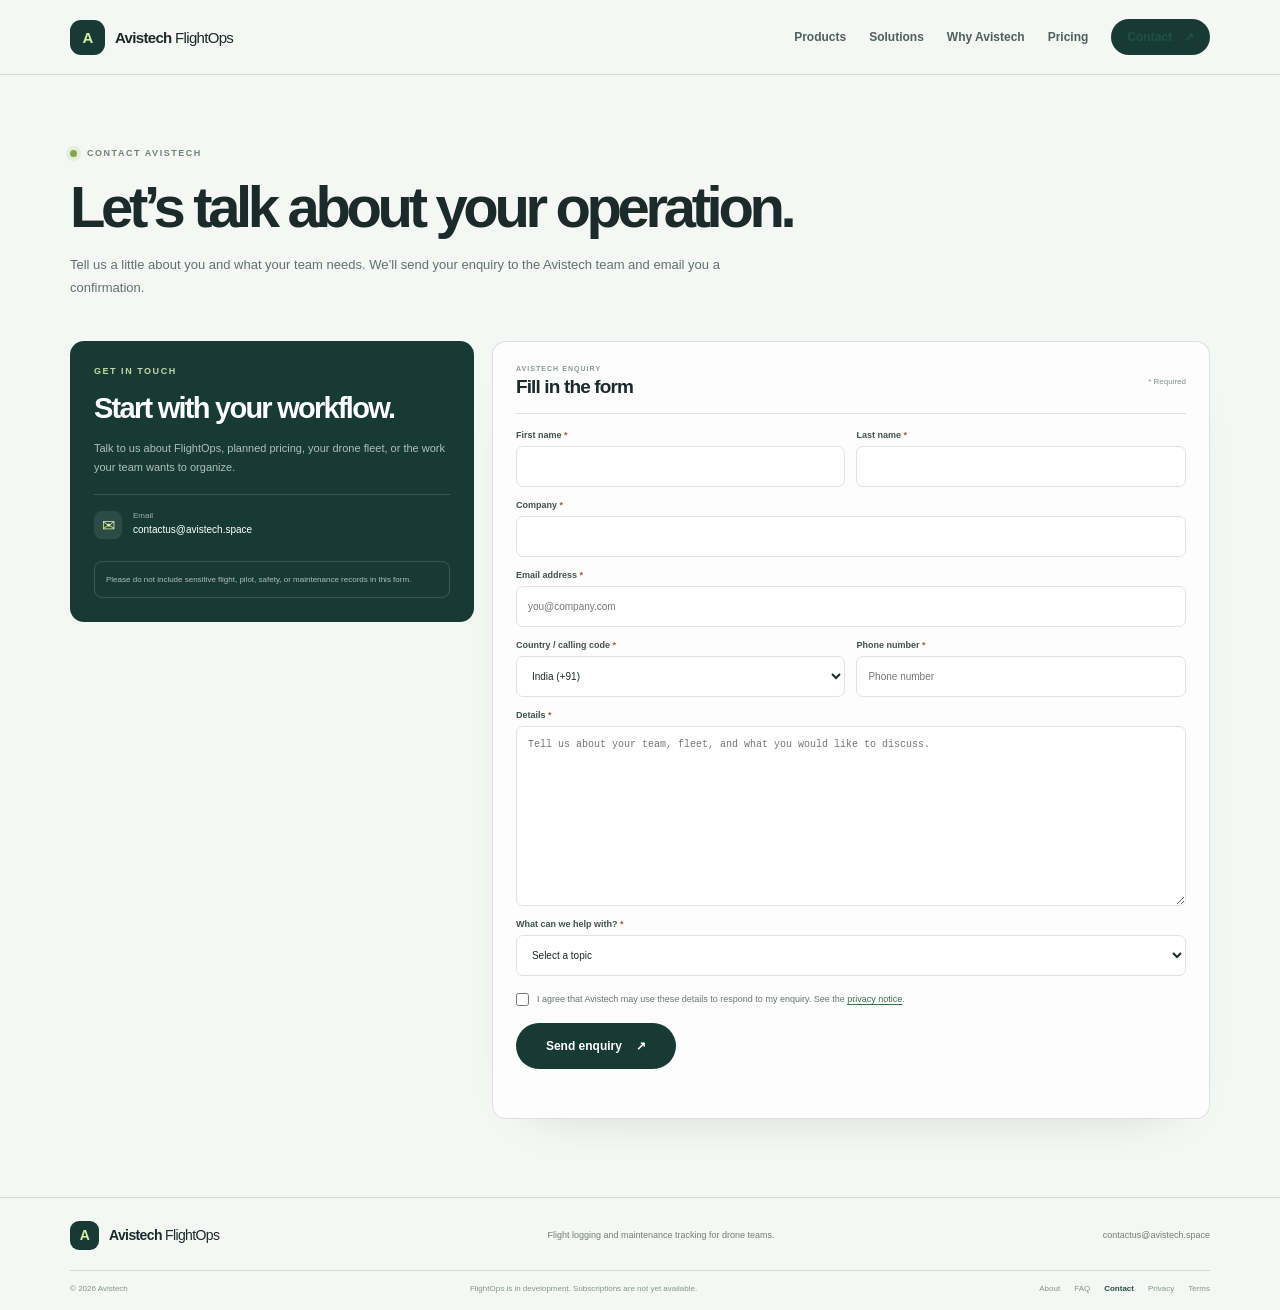
==== commit c5fd8766: "Implement success dialog for contact form Added a success dialog to display confirmation after form " ====
--- a/contact.html
+++ b/contact.html
@@ -108,6 +108,16 @@
           <p class="contact-status" id="contact-status" aria-live="polite"></p>
         </form>
       </section>
+      <dialog class="success-dialog" id="contact-success" aria-labelledby="contact-success-title" aria-describedby="contact-success-message">
+        <div class="success-dialog-card">
+          <button class="success-dialog-close" type="button" aria-label="Close confirmation">&times;</button>
+          <span class="success-icon" aria-hidden="true"><span></span></span>
+          <p class="eyebrow">Message received</p>
+          <h2 id="contact-success-title">Thank you for reaching out.</h2>
+          <p id="contact-success-message"></p>
+          <button class="button button-dark success-dialog-button" type="button">Done</button>
+        </div>
+      </dialog>
     </main>
     <footer class="site-footer"><div class="shell footer-main"><a class="brand brand-footer" href="index.html"><span class="brand-mark" aria-hidden="true">A</span><span>Avistech <b>FlightOps</b></span></a><p>Flight logging and maintenance tracking for drone teams.</p><a href="mailto:contactus@avistech.space">contactus@avistech.space</a></div><div class="shell footer-legal"><span>© <span data-current-year></span> Avistech</span><span>FlightOps is in development. Subscriptions are not yet available.</span><span><a href="about.html">About</a><a href="faq.html">FAQ</a><a href="contact.html" aria-current="page">Contact</a><a href="privacy.html">Privacy</a><a href="terms.html">Terms</a></span></div></footer>
   </body>
--- a/styles.css
+++ b/styles.css
@@ -380,7 +380,8 @@
 .contact-form-heading h2 { margin: 4px 0 0; font-size: 19px; letter-spacing: -.045em; }.required-note { color: #87928a; font-size: 8px; }
 .contact-fields { display: grid; grid-template-columns: 1fr 1fr; gap: 13px 11px; }
 .contact-fields label { display: grid; align-content: start; gap: 6px; color: #40534a; font-size: 9px; font-weight: 700; }
-.contact-fields label > span { display: inline; color: #a55d3d; }
+.contact-fields .field-label { display: block; }
+.contact-fields .required-marker { color: #a55d3d; }
 .contact-fields input, .contact-fields select, .contact-fields textarea { width: 100%; min-height: 41px; padding: 10px 11px; border: 1px solid #dce4dd; border-radius: 7px; outline: none; color: var(--ink); background: #fff; font-size: 10px; font-weight: 450; }
 .contact-fields textarea { min-height: 180px; resize: vertical; line-height: 1.6; }
 .contact-fields input:focus, .contact-fields select:focus, .contact-fields textarea:focus { border-color: #70966b; box-shadow: 0 0 0 3px rgba(112,150,107,.13); }
